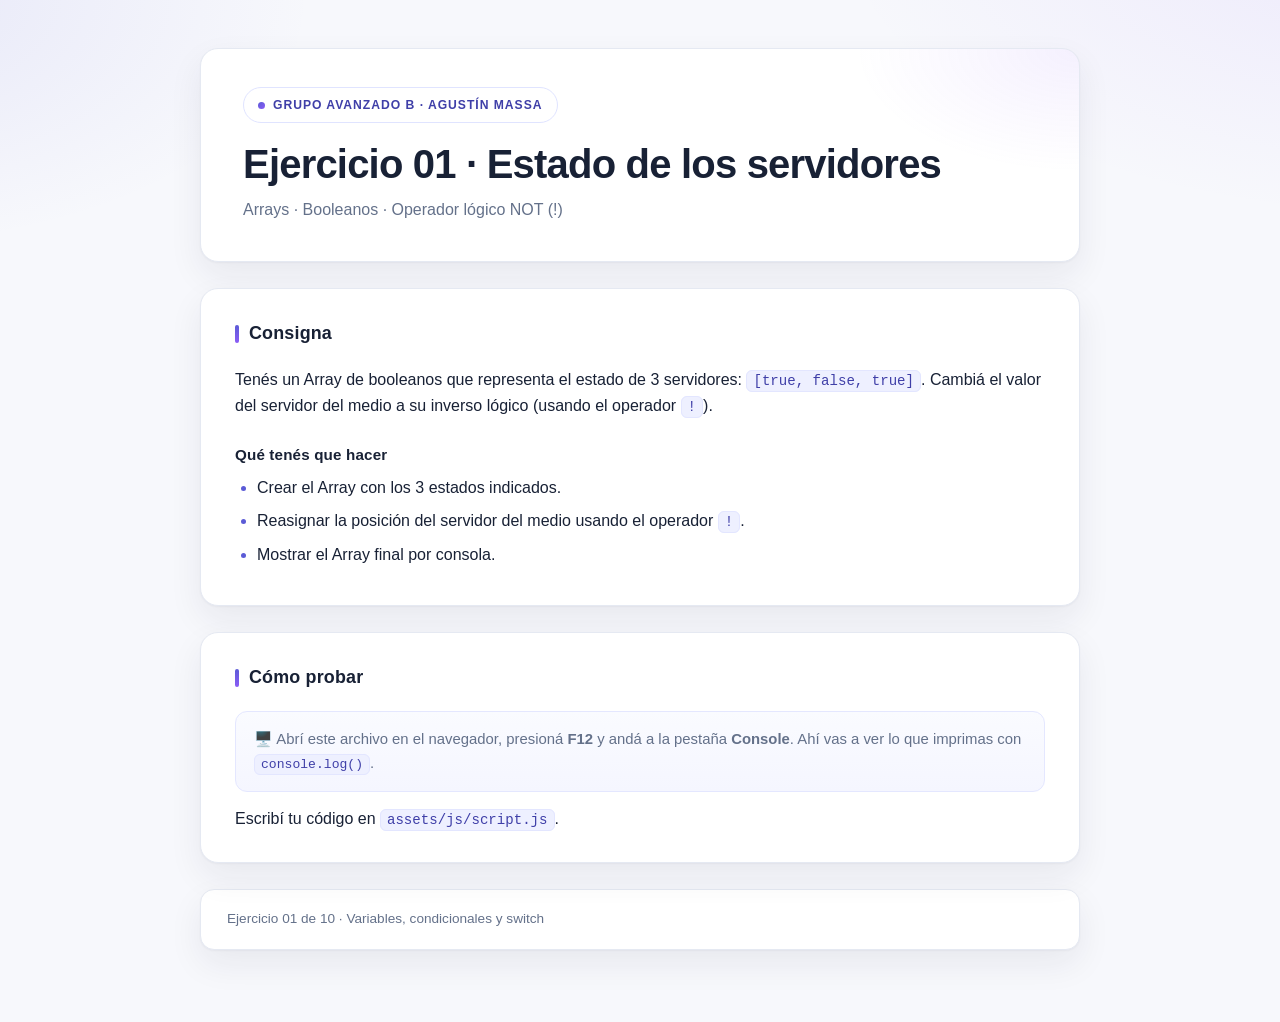
==== 01-servidores/index.html @ 8ac261c7 "ejercicios" ====
<!DOCTYPE html>
<html lang="es">
<head>
  <meta charset="UTF-8">
  <meta name="viewport" content="width=device-width, initial-scale=1.0">
  <title>Ejercicio 01 · Estado de los servidores | Grupo Avanzado B</title>
  <link rel="stylesheet" href="assets/css/styles.css">
</head>
<body>
  <header class="encabezado">
    <p class="etiqueta">Grupo Avanzado B · Agustín Massa</p>
    <h1>Ejercicio 01 · Estado de los servidores</h1>
    <p class="subtitulo">Arrays · Booleanos · Operador lógico NOT (!)</p>
  </header>

  <main>
    <section class="tarjeta">
      <h2>Consigna</h2>
      <p>
        Tenés un Array de booleanos que representa el estado de 3 servidores:
        <code>[true, false, true]</code>. Cambiá el valor del servidor del medio
        a su inverso lógico (usando el operador <code>!</code>).
      </p>

      <h3>Qué tenés que hacer</h3>
      <ul>
        <li>Crear el Array con los 3 estados indicados.</li>
        <li>Reasignar la posición del servidor del medio usando el operador <code>!</code>.</li>
        <li>Mostrar el Array final por consola.</li>
      </ul>
    </section>

    <section class="tarjeta">
      <h2>Cómo probar</h2>
      <p class="nota">
        🖥️ Abrí este archivo en el navegador, presioná <strong>F12</strong> y andá a la
        pestaña <strong>Console</strong>. Ahí vas a ver lo que imprimas con
        <code>console.log()</code>.
      </p>
      <p>Escribí tu código en <code>assets/js/script.js</code>.</p>
    </section>
  </main>

  <footer class="pie">
    <p>Ejercicio 01 de 10 · Variables, condicionales y switch</p>
  </footer>

  <script src="assets/js/script.js"></script>
</body>
</html>
---- 01-servidores/assets/css/styles.css ----
/* ============================================================
   Hoja de estilos base · Ejercicios de JavaScript
   ============================================================ */

:root {
  --fondo: #f7f8fc;
  --superficie: #ffffff;
  --texto: #182135;
  --texto-suave: #64718a;
  --borde: #e5e9f2;
  --acento: #5b5bd6;
  --acento-2: #8b5cf6;
  --acento-oscuro: #3f3fa8;
  --acento-suave: #eef0ff;
  --codigo-fondo: #101828;
  --codigo-texto: #e7eefb;
  --codigo-borde: #22304d;
  --radio: 18px;
  --sombra: 0 1px 2px rgba(23, 32, 51, 0.04), 0 14px 34px rgba(23, 32, 51, 0.07);
}

* {
  box-sizing: border-box;
}

body {
  margin: 0;
  padding: 0 24px 72px;
  min-height: 100vh;
  font-family: "Segoe UI", Roboto, "Helvetica Neue", Arial, sans-serif;
  line-height: 1.65;
  color: var(--texto);
  background-color: var(--fondo);
  background-image:
    radial-gradient(60rem 32rem at 110% -10%, rgba(139, 92, 246, 0.10), transparent 60%),
    radial-gradient(50rem 28rem at -10% 0%, rgba(91, 91, 214, 0.10), transparent 55%);
  background-repeat: no-repeat;
  background-attachment: fixed;
}

.encabezado {
  max-width: 880px;
  margin: 48px auto 26px;
  padding: 38px 42px;
  border: 1px solid var(--borde);
  border-radius: var(--radio);
  background-color: var(--superficie);
  background-image: radial-gradient(20rem 11rem at 100% 0%, rgba(139, 92, 246, 0.09), transparent 70%);
  box-shadow: var(--sombra);
}

.etiqueta {
  display: inline-flex;
  align-items: center;
  gap: 8px;
  margin: 0 0 18px;
  padding: 7px 14px;
  border: 1px solid #e0e4ff;
  border-radius: 999px;
  background: rgba(255, 255, 255, 0.8);
  color: var(--acento-oscuro);
  font-size: 0.76rem;
  font-weight: 700;
  letter-spacing: 0.08em;
  text-transform: uppercase;
}

.etiqueta::before {
  content: "";
  width: 7px;
  height: 7px;
  border-radius: 50%;
  background: linear-gradient(135deg, var(--acento), var(--acento-2));
}

h1 {
  margin: 0 0 10px;
  font-size: clamp(1.8rem, 4vw, 2.5rem);
  font-weight: 800;
  letter-spacing: -0.02em;
  line-height: 1.15;
}

.subtitulo {
  margin: 0;
  color: var(--texto-suave);
  font-size: 1rem;
}

main {
  display: grid;
  gap: 26px;
  max-width: 880px;
  margin: 0 auto;
}

.tarjeta {
  padding: 30px 34px;
  border: 1px solid var(--borde);
  border-radius: var(--radio);
  background: var(--superficie);
  box-shadow: var(--sombra);
}

.tarjeta h2 {
  display: flex;
  align-items: center;
  gap: 10px;
  margin: 0 0 18px;
  font-size: 1.12rem;
  font-weight: 700;
  letter-spacing: 0.01em;
  color: var(--texto);
}

.tarjeta h2::before {
  content: "";
  flex: none;
  width: 4px;
  height: 18px;
  border-radius: 999px;
  background: linear-gradient(180deg, var(--acento), var(--acento-2));
}

.tarjeta h3 {
  margin: 22px 0 8px;
  font-size: 0.95rem;
  letter-spacing: 0.01em;
}

.tarjeta p {
  margin: 0 0 14px;
}

.tarjeta p:last-child,
.tarjeta ul:last-child,
.tarjeta ol:last-child {
  margin-bottom: 0;
}

.tarjeta ul,
.tarjeta ol {
  margin: 0 0 14px;
  padding-left: 22px;
}

.tarjeta li {
  margin-bottom: 7px;
}

.tarjeta li::marker {
  color: var(--acento);
}

.codigo {
  margin: 4px 0 0;
  padding: 22px 24px;
  overflow-x: auto;
  border: 1px solid var(--codigo-borde);
  border-radius: 14px;
  background-color: var(--codigo-fondo);
  background-image: linear-gradient(180deg, rgba(255, 255, 255, 0.05), transparent 45%);
  color: var(--codigo-texto);
  font-family: "Cascadia Code", Consolas, "Courier New", monospace;
  font-size: 0.9rem;
  line-height: 1.65;
  tab-size: 2;
  box-shadow: inset 0 1px 0 rgba(255, 255, 255, 0.06), 0 10px 24px rgba(16, 24, 40, 0.18);
}

code {
  font-family: "Cascadia Code", Consolas, "Courier New", monospace;
  font-size: 0.9em;
}

p code,
li code {
  padding: 2px 6px;
  border: 1px solid #e3e6ff;
  border-radius: 6px;
  background: var(--acento-suave);
  color: var(--acento-oscuro);
  font-size: 0.88em;
}

.nota {
  padding: 15px 18px;
  border: 1px solid #e4e7ff;
  border-radius: 12px;
  background: linear-gradient(180deg, #fafbff, #f5f6ff);
  color: var(--texto-suave);
  font-size: 0.93rem;
}

.tarjeta p.aclaracion {
  margin: 14px 0 0;
  color: var(--texto-suave);
  font-size: 0.9rem;
}

.pie {
  max-width: 880px;
  margin: 26px auto 0;
  padding: 18px 26px;
  border: 1px solid var(--borde);
  border-radius: 14px;
  background: var(--superficie);
  box-shadow: var(--sombra);
  color: var(--texto-suave);
  font-size: 0.85rem;
}

.pie p {
  margin: 0;
}

@media (max-width: 600px) {
  body {
    padding: 0 16px 52px;
  }

  .encabezado {
    margin-top: 32px;
    padding: 28px 22px;
  }

  .tarjeta {
    padding: 24px 22px;
  }
}
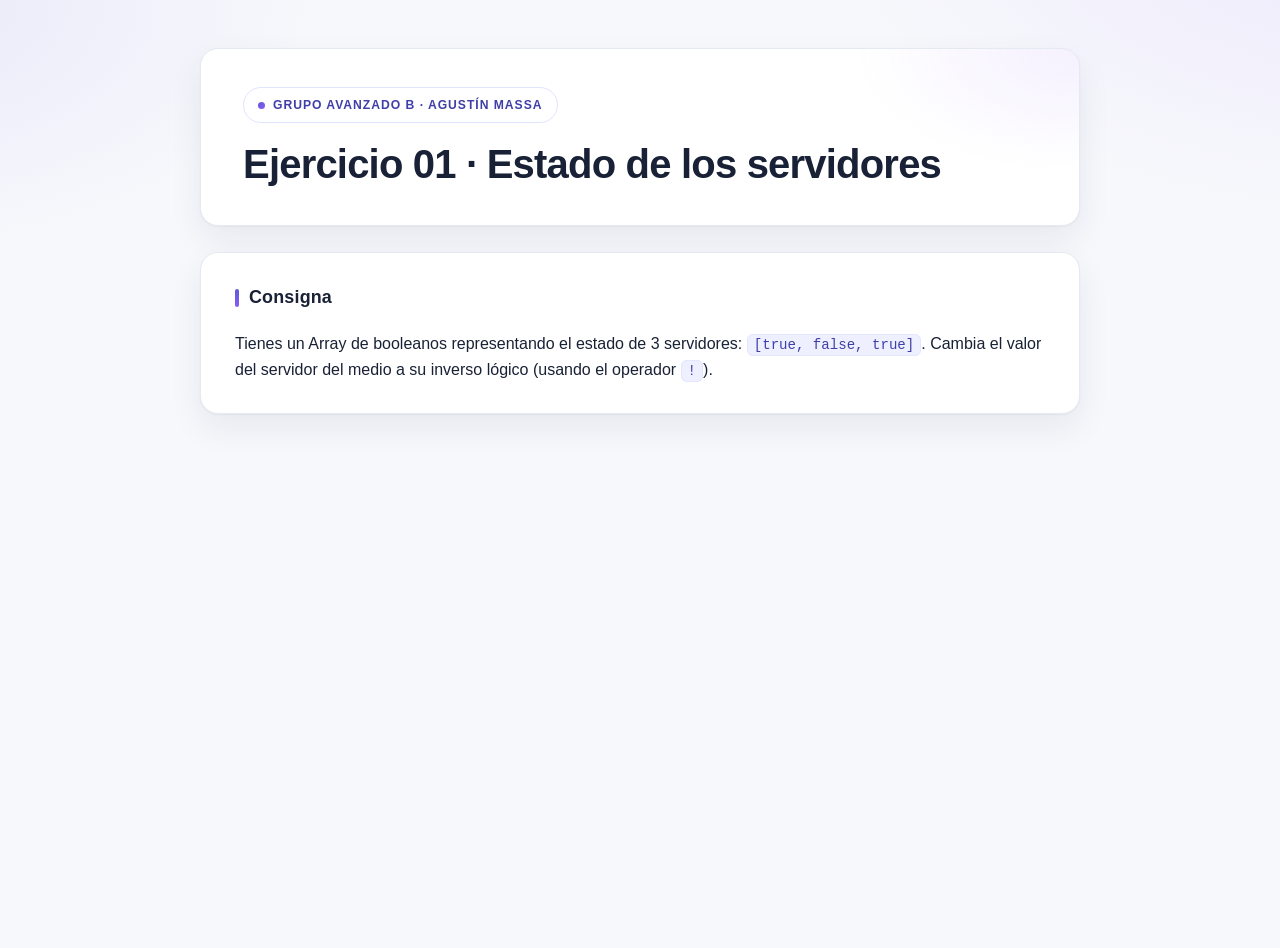
==== commit 4a73b6a7: "ejercicios" ====
--- a/01-servidores/index.html
+++ b/01-servidores/index.html
@@ -10,40 +10,18 @@
   <header class="encabezado">
     <p class="etiqueta">Grupo Avanzado B · Agustín Massa</p>
     <h1>Ejercicio 01 · Estado de los servidores</h1>
-    <p class="subtitulo">Arrays · Booleanos · Operador lógico NOT (!)</p>
   </header>
 
   <main>
     <section class="tarjeta">
       <h2>Consigna</h2>
       <p>
-        Tenés un Array de booleanos que representa el estado de 3 servidores:
-        <code>[true, false, true]</code>. Cambiá el valor del servidor del medio
-        a su inverso lógico (usando el operador <code>!</code>).
+        Tienes un Array de booleanos representando el estado de 3 servidores:
+        <code>[true, false, true]</code>. Cambia el valor del servidor del medio a su
+        inverso lógico (usando el operador <code>!</code>).
       </p>
-
-      <h3>Qué tenés que hacer</h3>
-      <ul>
-        <li>Crear el Array con los 3 estados indicados.</li>
-        <li>Reasignar la posición del servidor del medio usando el operador <code>!</code>.</li>
-        <li>Mostrar el Array final por consola.</li>
-      </ul>
-    </section>
-
-    <section class="tarjeta">
-      <h2>Cómo probar</h2>
-      <p class="nota">
-        🖥️ Abrí este archivo en el navegador, presioná <strong>F12</strong> y andá a la
-        pestaña <strong>Console</strong>. Ahí vas a ver lo que imprimas con
-        <code>console.log()</code>.
-      </p>
-      <p>Escribí tu código en <code>assets/js/script.js</code>.</p>
     </section>
   </main>
-
-  <footer class="pie">
-    <p>Ejercicio 01 de 10 · Variables, condicionales y switch</p>
-  </footer>
 
   <script src="assets/js/script.js"></script>
 </body>
--- a/01-servidores/assets/css/styles.css
+++ b/01-servidores/assets/css/styles.css
@@ -74,17 +74,11 @@
 }
 
 h1 {
-  margin: 0 0 10px;
+  margin: 0;
   font-size: clamp(1.8rem, 4vw, 2.5rem);
   font-weight: 800;
   letter-spacing: -0.02em;
   line-height: 1.15;
-}
-
-.subtitulo {
-  margin: 0;
-  color: var(--texto-suave);
-  font-size: 1rem;
 }
 
 main {
@@ -120,12 +114,6 @@
   height: 18px;
   border-radius: 999px;
   background: linear-gradient(180deg, var(--acento), var(--acento-2));
-}
-
-.tarjeta h3 {
-  margin: 22px 0 8px;
-  font-size: 0.95rem;
-  letter-spacing: 0.01em;
 }
 
 .tarjeta p {
@@ -173,6 +161,10 @@
   font-size: 0.9em;
 }
 
+.codigo + p {
+  margin-top: 16px;
+}
+
 p code,
 li code {
   padding: 2px 6px;
@@ -181,37 +173,6 @@
   background: var(--acento-suave);
   color: var(--acento-oscuro);
   font-size: 0.88em;
-}
-
-.nota {
-  padding: 15px 18px;
-  border: 1px solid #e4e7ff;
-  border-radius: 12px;
-  background: linear-gradient(180deg, #fafbff, #f5f6ff);
-  color: var(--texto-suave);
-  font-size: 0.93rem;
-}
-
-.tarjeta p.aclaracion {
-  margin: 14px 0 0;
-  color: var(--texto-suave);
-  font-size: 0.9rem;
-}
-
-.pie {
-  max-width: 880px;
-  margin: 26px auto 0;
-  padding: 18px 26px;
-  border: 1px solid var(--borde);
-  border-radius: 14px;
-  background: var(--superficie);
-  box-shadow: var(--sombra);
-  color: var(--texto-suave);
-  font-size: 0.85rem;
-}
-
-.pie p {
-  margin: 0;
 }
 
 @media (max-width: 600px) {
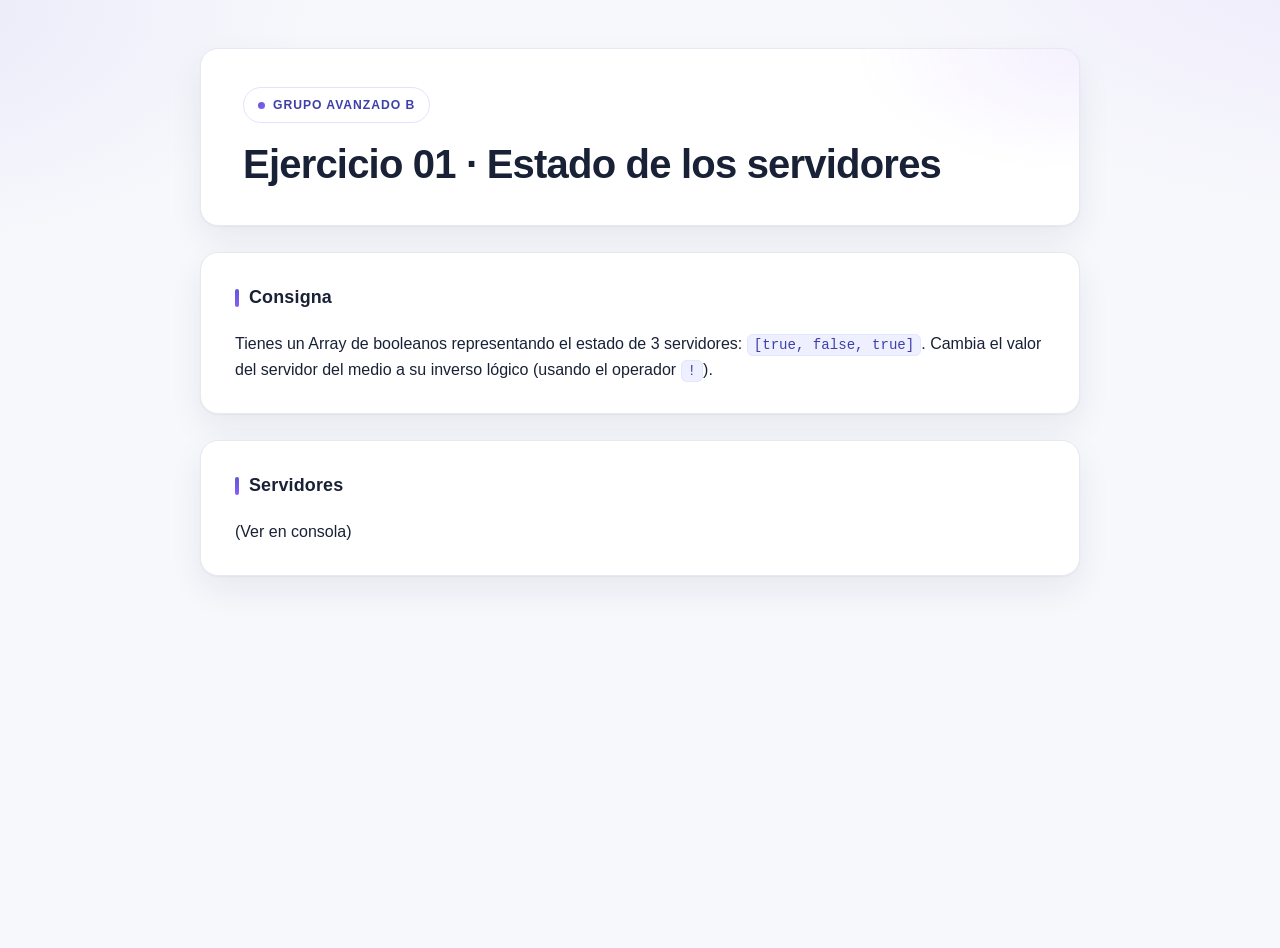
==== commit d4aafb32: "ejercicio 1" ====
--- a/01-servidores/index.html
+++ b/01-servidores/index.html
@@ -8,7 +8,7 @@
 </head>
 <body>
   <header class="encabezado">
-    <p class="etiqueta">Grupo Avanzado B · Agustín Massa</p>
+    <p class="etiqueta">Grupo Avanzado B</p>
     <h1>Ejercicio 01 · Estado de los servidores</h1>
   </header>
 
@@ -21,6 +21,10 @@
         inverso lógico (usando el operador <code>!</code>).
       </p>
     </section>
+    <section class="tarjeta">
+      <h2>Servidores</h2>
+      <p>(Ver en consola)</p>
+    </section>
   </main>
 
   <script src="assets/js/script.js"></script>
